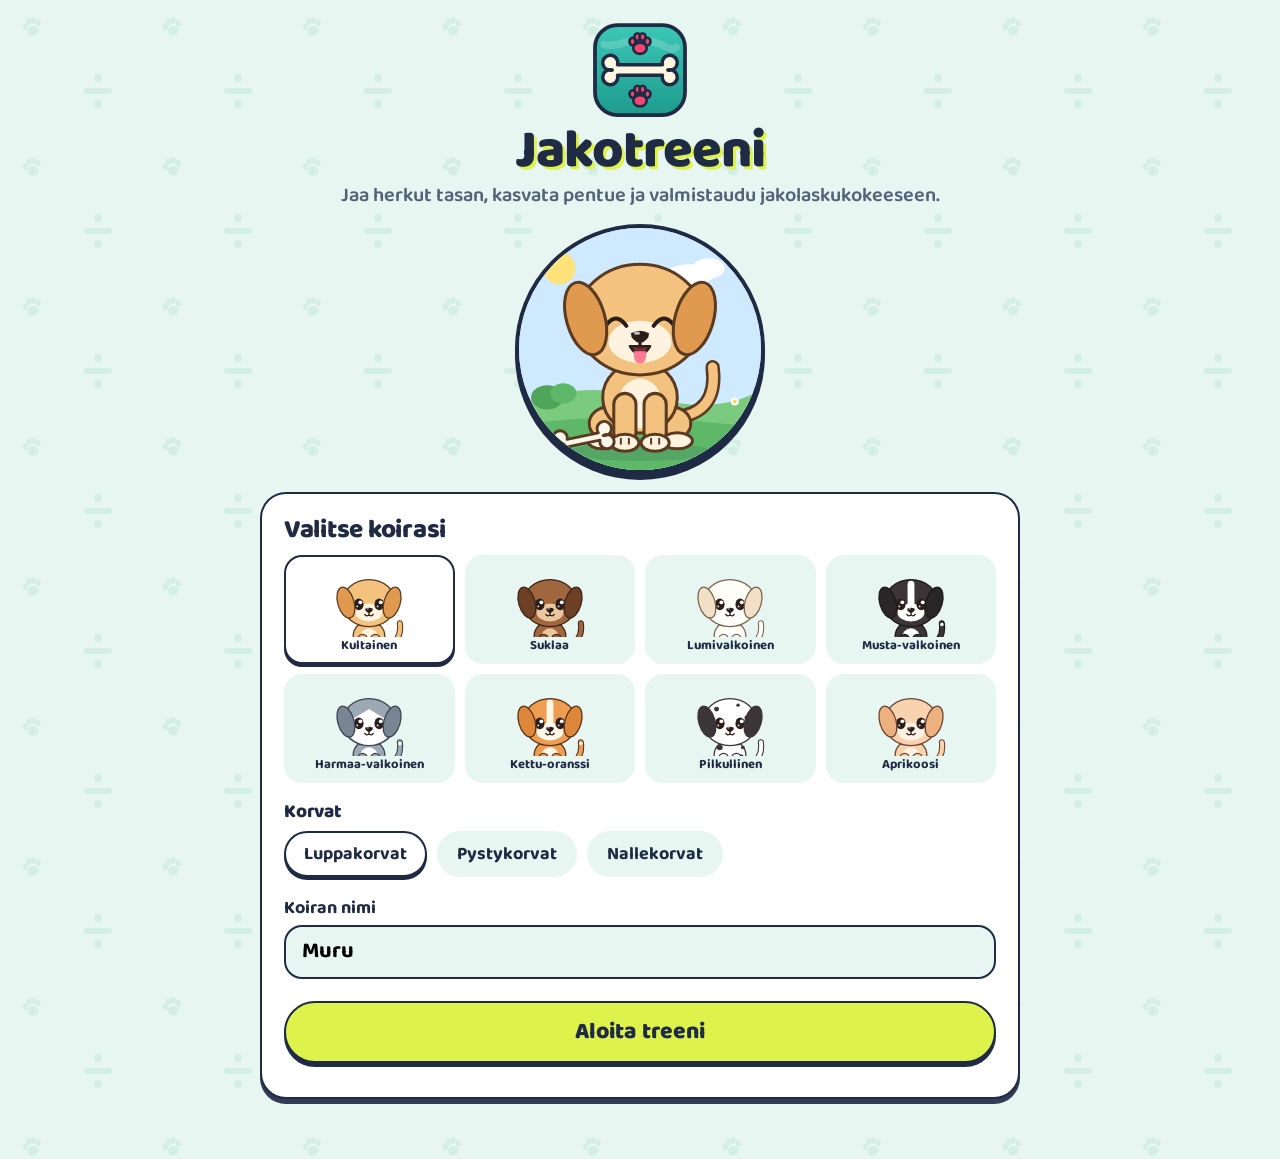
==== jako/index.html @ 9bd53ae8 "Jakotreeni: jakolaskukokeen harjoituspeli ja salasanasuojattu julkaisu - Uusi peli kansiossa jako/: " ====
<!doctype html>
<html lang="fi">
<head>
  <meta charset="utf-8">
  <meta name="viewport" content="width=device-width, initial-scale=1, viewport-fit=cover">
  <title>Jakotreeni</title>
  <meta name="description" content="Tassutreenin jakolaskuseikkailu: osittain ja lukuyksiköittäin jakaminen, jakojäännös, laskujärjestys ja sanatehtävät.">
  <meta name="theme-color" content="#2BB3A3">
  <link rel="icon" href="icon.svg" type="image/svg+xml">
  <link rel="apple-touch-icon" href="icon-180.png">
  <link rel="manifest" href="manifest.webmanifest">
  <meta name="apple-mobile-web-app-capable" content="yes">
  <meta name="apple-mobile-web-app-title" content="Jakotreeni">
  <link rel="preload" href="../fonts/baloo-2-latin-700-normal.woff2" as="font" type="font/woff2" crossorigin>
  <link rel="stylesheet" href="../css/style.css">
  <link rel="stylesheet" href="jako.css">
  <!--JT_TTS_CONFIG-->
</head>
<body class="jt-body">
  <div id="app" aria-live="polite"></div>
  <div id="overlay" class="overlay" hidden></div>
  <div id="toast" class="toast" role="status" hidden></div>
  <noscript><p class="noscript">Jakotreeni tarvitsee JavaScriptin toimiakseen.</p></noscript>
  <script src="../js/dogs.js"></script>
  <script src="../js/tips.js"></script>
  <script src="questions.js"></script>
  <script src="tts.js"></script>
  <script src="app.js"></script>
</body>
</html>
---- css/style.css ----
/* Tassutreeni – ulkoasu
   Linja: piirroskoirien ääriviivat ja tarramaiset, painettavat elementit.
   Päätoimintoväri on tennispallon keltavihreä. */

@font-face { font-family: 'Baloo 2'; font-style: normal; font-weight: 500; font-display: swap; src: url('../fonts/baloo-2-latin-500-normal.woff2') format('woff2'); }
@font-face { font-family: 'Baloo 2'; font-style: normal; font-weight: 600; font-display: swap; src: url('../fonts/baloo-2-latin-600-normal.woff2') format('woff2'); }
@font-face { font-family: 'Baloo 2'; font-style: normal; font-weight: 700; font-display: swap; src: url('../fonts/baloo-2-latin-700-normal.woff2') format('woff2'); }
@font-face { font-family: 'Baloo 2'; font-style: normal; font-weight: 800; font-display: swap; src: url('../fonts/baloo-2-latin-800-normal.woff2') format('woff2'); }

:root {
  --sky: #EAF6FF;
  --sky-2: #CFEAFF;
  --grass: #4CB86E;
  --grass-deep: #23784A;
  --ball: #DDF24A;
  --ball-deep: #C2D82B;
  --collar: #F0466F;
  --collar-soft: #FFE3EA;
  --ink: #1F2A44;
  --ink-soft: #56617A;
  --paper: #FFFFFF;
  --line: #D3E4F2;
  --ok: #24A862;
  --ok-bg: #E2F7EA;
  --warn-bg: #FFF4D6;
  --c-y: #CFE3FF;
  --c-k: #FFD6E0;
  --c-s: #FFF0B3;
  --c-t: #D3F1CC;
  --c-tt: #E8DCFF;
  --r-lg: 26px;
  --r-md: 18px;
  --r-sm: 12px;
  --stroke: 2.5px solid var(--ink);
  --lift: 0 4px 0 var(--ink);
  --font: 'Baloo 2', 'Trebuchet MS', 'Segoe UI', system-ui, sans-serif;
}

* { box-sizing: border-box; }
html { -webkit-text-size-adjust: 100%; }
body {
  margin: 0;
  min-height: 100vh;
  font-family: var(--font);
  font-size: 18px;
  line-height: 1.45;
  color: var(--ink);
  background-color: var(--sky);
  background-image: url("data:image/svg+xml,%3Csvg xmlns='http://www.w3.org/2000/svg' width='120' height='120' viewBox='0 0 120 120'%3E%3Cg fill='%23D7ECFB'%3E%3Cg transform='translate(18 20) rotate(-18) scale(.55)'%3E%3Cellipse cx='20' cy='27' rx='10' ry='8.5'/%3E%3Cellipse cx='9' cy='16' rx='4.6' ry='5.8'/%3E%3Cellipse cx='17' cy='9.5' rx='4.6' ry='6'/%3E%3Cellipse cx='26' cy='9.5' rx='4.6' ry='6'/%3E%3Cellipse cx='33' cy='16.5' rx='4.6' ry='5.8'/%3E%3C/g%3E%3Cg transform='translate(74 72) rotate(16) scale(.55)'%3E%3Cellipse cx='20' cy='27' rx='10' ry='8.5'/%3E%3Cellipse cx='9' cy='16' rx='4.6' ry='5.8'/%3E%3Cellipse cx='17' cy='9.5' rx='4.6' ry='6'/%3E%3Cellipse cx='26' cy='9.5' rx='4.6' ry='6'/%3E%3Cellipse cx='33' cy='16.5' rx='4.6' ry='5.8'/%3E%3C/g%3E%3C/g%3E%3C/svg%3E");
  padding-bottom: env(safe-area-inset-bottom);
}
button { font: inherit; color: inherit; cursor: pointer; }
button:disabled { cursor: default; }
:focus-visible { outline: 3px solid var(--collar); outline-offset: 3px; border-radius: 10px; }
h1, h2, h3 { line-height: 1.1; margin: 0 0 .4em; font-weight: 800; letter-spacing: -0.01em; }
h1 { font-size: 34px; }
h2 { font-size: 26px; }
h3 { font-size: 19px; margin-top: 1em; }
p { margin: 0 0 .7em; }
svg { display: block; }
.noscript { padding: 24px; }

#app { max-width: 760px; margin: 0 auto; padding: 12px 16px 40px; }

/* ---------- Painikkeet ---------- */
.cta {
  display: inline-flex; align-items: center; justify-content: center; gap: 8px;
  min-height: 54px; padding: 8px 26px;
  background: var(--ball); border: var(--stroke); border-radius: 999px;
  box-shadow: var(--lift); font-size: 21px; font-weight: 800;
  transition: transform .08s ease, box-shadow .08s ease;
}
.cta:active:not(:disabled) { transform: translateY(3px); box-shadow: 0 1px 0 var(--ink); }
.cta:disabled { opacity: .45; }
.cta.big { min-height: 62px; font-size: 23px; padding: 10px 34px; }
.cta.alt { background: #FFFFFF; }
.ghost {
  min-height: 48px; padding: 6px 20px; border-radius: 999px;
  background: transparent; border: 2.5px dashed var(--ink-soft); color: var(--ink);
  font-weight: 700; font-size: 18px;
}
.ghost.danger { border-color: var(--collar); color: #B3173E; }
.icon-btn {
  width: 48px; height: 48px; flex: none; display: grid; place-items: center;
  background: var(--paper); border: var(--stroke); border-radius: 50%; box-shadow: 0 3px 0 var(--ink);
}
.icon-btn svg { width: 26px; height: 26px; }
.icon-btn:active { transform: translateY(2px); box-shadow: 0 1px 0 var(--ink); }
.btn-row { display: flex; flex-wrap: wrap; gap: 12px; align-items: center; margin-top: 14px; }

.card {
  background: var(--paper); border: var(--stroke); border-radius: var(--r-lg);
  box-shadow: 0 5px 0 rgba(31, 42, 68, .9); padding: 22px; margin-bottom: 20px;
}

/* ---------- Ylätunniste: koiranmerkki ---------- */
.hud { display: flex; align-items: center; gap: 12px; margin-bottom: 16px; }
.tag {
  width: 58px; height: 58px; padding: 0; flex: none; border-radius: 50%;
  background: radial-gradient(circle at 35% 30%, #FFFFFF, #E4EDF5 70%); border: 3px solid var(--ink);
  box-shadow: 0 3px 0 var(--ink); overflow: hidden; position: relative;
}
.tag svg { width: 100%; height: 100%; }
.tag::before { content: ''; position: absolute; top: -9px; left: 50%; width: 14px; height: 14px; margin-left: -7px; border: 3px solid var(--ink); border-radius: 50%; background: var(--sky); }
.hud-name { flex: 1; min-width: 0; line-height: 1.1; }
.hud-name b { display: block; font-size: 22px; white-space: nowrap; overflow: hidden; text-overflow: ellipsis; }
.hud-name span { font-size: 15px; color: var(--ink-soft); font-weight: 600; }
.hud-bones {
  display: flex; align-items: center; gap: 6px; padding: 4px 14px 4px 10px; min-height: 44px;
  background: var(--paper); border: var(--stroke); border-radius: 999px; font-size: 20px;
}
.hud-bones.small { min-height: 40px; font-size: 18px; }
.ico-bone { width: 34px; height: 17px; flex: none; }

/* ---------- Adoptio ---------- */
.adopt-hero { text-align: center; padding-top: 10px; }
.logo {
  font-size: 54px; letter-spacing: -0.02em; margin: 0; color: var(--ink);
  text-shadow: 3px 3px 0 var(--ball);
}
.tagline { font-size: 20px; color: var(--ink-soft); font-weight: 600; }
.adopt-preview { width: 250px; height: 250px; margin: 6px auto 18px; border-radius: 50%; overflow: hidden; border: 4px solid var(--ink); box-shadow: 0 6px 0 var(--ink); background: var(--sky-2); }
.adopt-preview svg { width: 100%; height: 100%; }
.swatches { display: grid; grid-template-columns: repeat(4, minmax(0, 1fr)); gap: 10px; }
.swatch {
  min-width: 0; display: flex; flex-direction: column; align-items: center; gap: 2px; padding: 8px 4px;
  background: var(--sky); border: 2.5px solid transparent; border-radius: var(--r-md);
  font-size: 13px; font-weight: 700; line-height: 1.15; text-align: center; hyphens: manual;
}
.swatch svg { width: 72px; max-width: 100%; height: auto; aspect-ratio: 1; }
.swatch.on { background: #FFFFFF; border-color: var(--ink); box-shadow: 0 3px 0 var(--ink); }
.swatches.small { grid-template-columns: repeat(8, 1fr); gap: 6px; }
.swatch.small { padding: 4px; }
.swatch.small svg { width: 100%; height: auto; }
.pills { display: flex; flex-wrap: wrap; gap: 10px; }
.pill { min-height: 46px; padding: 6px 18px; border-radius: 999px; background: var(--sky); border: 2.5px solid transparent; font-weight: 700; }
.pill.on { background: #FFFFFF; border-color: var(--ink); box-shadow: 0 3px 0 var(--ink); }
.namefield { display: block; margin: 18px 0; }
.namefield span { display: block; font-weight: 700; margin-bottom: 4px; }
.namefield input {
  width: 100%; min-height: 54px; padding: 8px 16px; font: inherit; font-size: 22px; font-weight: 700;
  border: var(--stroke); border-radius: var(--r-md); background: var(--sky);
}
.adopt-card .cta { width: 100%; }

/* ---------- Koti ---------- */
.hero {
  display: grid; grid-template-columns: minmax(0, 1.15fr) minmax(0, 1fr); gap: 18px; align-items: center;
  background: var(--paper); border: var(--stroke); border-radius: var(--r-lg); box-shadow: 0 5px 0 var(--ink);
  padding: 14px; margin-bottom: 18px;
}
.hero-scene { position: relative; border-radius: 20px; overflow: hidden; border: var(--stroke); aspect-ratio: 1; }
.hero-scene svg { width: 100%; height: 100%; }
.bubble {
  position: absolute; left: 10px; top: 10px; right: 34%; margin: 0;
  background: #FFFFFF; border: var(--stroke); border-radius: 18px 18px 18px 4px;
  padding: 8px 12px; font-size: 15px; line-height: 1.25; font-weight: 600;
}
.hero-info h1 { font-size: 40px; margin-bottom: 0; overflow-wrap: anywhere; }
.stage-line { font-size: 20px; font-weight: 700; color: var(--grass-deep); }
.meter { height: 20px; border: var(--stroke); border-radius: 999px; background: var(--sky); overflow: hidden; }
.meter span { display: block; height: 100%; background: repeating-linear-gradient(-45deg, var(--grass), var(--grass) 10px, #5FC77F 10px, #5FC77F 20px); border-right: 2.5px solid var(--ink); }
.meter span[style="width:0%"] { border-right: 0; }
.meter-label { font-size: 15px; color: var(--ink-soft); margin-top: 6px; font-weight: 600; }

.tiles { display: grid; grid-template-columns: repeat(4, 1fr); gap: 12px; margin-bottom: 26px; }
.tile {
  display: flex; flex-direction: column; align-items: flex-start; gap: 2px; text-align: left;
  padding: 12px; background: var(--paper); border: var(--stroke); border-radius: var(--r-md); box-shadow: 0 4px 0 var(--ink);
}
.tile:active { transform: translateY(3px); box-shadow: 0 1px 0 var(--ink); }
.tile-ico svg { width: 44px; height: 44px; margin-bottom: 4px; }
.tile b { font-size: 18px; line-height: 1.1; }
.tile > span:last-child { font-size: 14px; line-height: 1.2; color: var(--ink-soft); font-weight: 600; }

.path-wrap h2 { margin-bottom: 4px; }
.path-wrap .sub { color: var(--ink-soft); font-weight: 600; max-width: 60ch; }
.path { position: relative; margin-top: 8px; }
.trail { position: absolute; inset: 0; width: 100%; height: 100%; }
.trail path { fill: none; stroke: #B8DDB1; stroke-width: 26; stroke-linecap: round; }
.station {
  position: absolute; width: 84px; height: 84px; margin: -42px 0 0 -42px; padding: 10px;
  background: #FFFFFF; border: 3px solid var(--ink); border-radius: 50%; box-shadow: 0 5px 0 var(--ink);
  transition: transform .1s ease;
}
.station:active { transform: translateY(3px); box-shadow: 0 2px 0 var(--ink); }
.station .obstacle { width: 100%; height: 100%; }
.station.tier-1 { background: #FCE5D3; }
.station.tier-2 { background: #EEF2F7; }
.station.tier-3 { background: #FFF2B8; }
.st-rosette { position: absolute; right: -14px; top: -16px; }
.ico-rosette { width: 34px; height: 40px; }
.st-next { position: absolute; left: -16px; top: -12px; width: 34px; height: 34px; padding: 4px; background: #FFFFFF; border: 2.5px solid var(--ink); border-radius: 50%; }
.st-next svg { width: 100%; height: 100%; }
.is-next { animation: nudge 1.6s ease-in-out infinite; }
@keyframes nudge { 0%, 100% { transform: translateY(0); } 50% { transform: translateY(-6px); } }
.st-label {
  position: absolute; transform: translateY(-50%); max-width: 42%;
  background: #FFFFFF; border: 2px solid var(--ink); border-radius: 14px; padding: 6px 12px; line-height: 1.15;
}
.st-label.to-left { text-align: right; }
.st-label b { display: block; font-size: 18px; }
.st-label span { display: block; font-size: 14px; color: var(--ink-soft); font-weight: 600; }
.st-stars { display: flex; gap: 2px; margin-top: 3px; }
.st-label.to-left .st-stars { justify-content: flex-end; }
.ico-star { width: 16px; height: 16px; }

/* ---------- Tehtävänäkymä ---------- */
.qhead { display: flex; align-items: center; gap: 12px; margin-bottom: 8px; }
.qtitle { flex: 1; min-width: 0; line-height: 1.1; }
.qtitle b { display: block; font-size: 24px; }
.qtitle span { font-size: 15px; color: var(--ink-soft); font-weight: 600; }
.paws { display: flex; flex-wrap: wrap; gap: 4px; margin: 4px 0 12px; }
.paw { width: 30px; height: 30px; color: #C9D7E6; display: block; }
.paw svg { width: 100%; height: 100%; }
.paw.p-now { color: var(--ink); }
.paw.p-first { color: var(--ok); }
.paw.p-retry { color: #F2B21B; }
.paw.p-miss { color: var(--collar); }
.screen-level .paws { gap: 3px; }

.qmain.has-pad { display: grid; gap: 16px; }
.qcard {
  position: relative; background: var(--paper); border: var(--stroke); border-radius: var(--r-lg);
  box-shadow: 0 5px 0 var(--ink); padding: 18px 18px 20px;
}
.q-dog {
  position: absolute; right: 12px; top: -26px; width: 72px; height: 72px; border-radius: 50%;
  background: var(--sky-2); border: 3px solid var(--ink); overflow: hidden;
}
.q-dog svg { width: 100%; height: 100%; }
.stepinfo { display: inline-block; font-size: 14px; font-weight: 700; background: var(--sky); border-radius: 999px; padding: 1px 10px; margin-bottom: 6px; }
.lead { font-size: 20px; font-weight: 600; padding-right: 70px; line-height: 1.3; }
.big { font-size: 44px; font-weight: 800; line-height: 1.1; margin: 4px 0 12px; font-variant-numeric: tabular-nums; overflow-wrap: anywhere; }
.big .words { display: block; font-size: 26px; line-height: 1.25; }
.big.is-text { font-size: 25px; line-height: 1.25; margin-top: 8px; }
.big .blank { display: inline-block; min-width: 1.4em; text-align: center; border-bottom: 4px solid var(--collar); color: var(--collar); }
.cmp { display: inline-flex; flex-wrap: wrap; align-items: center; gap: 12px; }
.cmp-box { display: inline-grid; place-items: center; width: 1.2em; height: 1.2em; border: 3px dashed var(--ink-soft); border-radius: 12px; color: var(--ink-soft); font-size: .8em; }
.qhtml { margin: 4px 0 12px; }
.story { font-size: 21px; line-height: 1.4; background: var(--sky); border-radius: var(--r-md); padding: 12px 16px; }
.story.small { font-size: 17px; color: var(--ink-soft); }
.expr { font-size: 28px; font-weight: 800; }

.chips { display: flex; flex-wrap: wrap; align-items: center; gap: 8px; }
.chip { padding: 6px 14px; border: 2.5px solid var(--ink); border-radius: 12px; font-size: 22px; font-weight: 700; }
.chip-plus { font-size: 24px; font-weight: 800; }
.c-t { background: var(--c-t); } .c-s { background: var(--c-s); } .c-k { background: var(--c-k); } .c-y { background: var(--c-y); }

table.tsky, table.seq-table { border-collapse: separate; border-spacing: 4px; margin: 8px 0; }
table.tsky th, table.tsky td { width: 44px; height: 40px; text-align: center; border: 2px solid var(--ink); border-radius: 8px; font-size: 22px; font-weight: 800; }
table.seq-table td { min-width: 52px; height: 42px; text-align: center; border: 2px solid var(--ink); border-radius: 8px; font-size: 20px; font-weight: 700; padding: 0 6px; background: #E9F7EC; }
table.seq-table tr:nth-child(2) td { background: #FFF4D6; }
table.seq-table tr:nth-child(3) td { background: #E8F1FF; }
table.seq-table td.q { background: #FFFFFF; border-style: dashed; color: var(--collar); font-weight: 800; }

.code { display: flex; flex-wrap: wrap; gap: 6px; margin-bottom: 10px; }
.code b { min-width: 44px; padding: 6px 8px; text-align: center; border: 2.5px solid var(--ink); border-radius: 10px; background: var(--c-s); font-size: 24px; }
.abc { display: grid; grid-template-columns: repeat(auto-fill, minmax(38px, 1fr)); gap: 4px; font-size: 13px; }
.abc span { display: flex; flex-direction: column; align-items: center; padding: 2px 0; border-radius: 8px; background: var(--sky); font-weight: 600; color: var(--ink-soft); }
.abc b { font-size: 17px; color: var(--ink); }

.clues { margin: 0; padding-left: 22px; font-size: 20px; }
.clues li { margin: 4px 0; }
.bags { display: grid; grid-template-columns: repeat(3, 1fr); gap: 10px; }
.bag { display: flex; flex-wrap: wrap; gap: 6px; padding: 26px 10px 12px; background: #FF9F59; border: var(--stroke); border-radius: 22px 22px 18px 18px; position: relative; justify-content: center; }
.bag-name { position: absolute; top: 2px; left: 0; right: 0; text-align: center; font-size: 14px; font-weight: 700; }
.coin { width: 50px; height: 50px; display: grid; place-items: center; border-radius: 50%; background: #FFFFFF; border: 2px solid var(--ink); font-size: 16px; font-weight: 800; }
.rows-svg { width: 100%; max-width: 320px; margin-top: 8px; }
.lines-svg { width: 100%; max-width: 420px; margin: 0 auto; }

/* Monivalinnat */
.opts { display: grid; gap: 12px; }
.opts.layout-list { grid-template-columns: 1fr; }
.opts.layout-grid { grid-template-columns: repeat(2, 1fr); }
.opts.layout-symbols { grid-template-columns: repeat(3, 96px); justify-content: center; }
.opts.layout-signs { grid-template-columns: repeat(auto-fit, minmax(150px, 1fr)); }
.opt {
  position: relative; min-height: 58px; padding: 10px 16px; text-align: left;
  background: #FFFFFF; border: var(--stroke); border-radius: var(--r-md); box-shadow: 0 4px 0 var(--ink);
  font-size: 21px; font-weight: 700; line-height: 1.2;
}
.opt:active:not(:disabled) { transform: translateY(3px); box-shadow: 0 1px 0 var(--ink); }
.layout-symbols .opt { height: 96px; text-align: center; font-size: 46px; border-radius: 50%; padding: 0; }
.layout-signs .opt { text-align: center; padding: 30px 12px 14px; background: #F7D9A8; border-radius: 14px; font-size: 24px; }
.layout-signs .opt::before { content: ''; position: absolute; left: 50%; top: -14px; width: 10px; height: 18px; margin-left: -5px; background: #A86B3C; border: 2px solid var(--ink); border-radius: 3px; }
.layout-signs .opt::after { content: ''; position: absolute; left: 12px; right: 12px; top: 10px; height: 0; border-top: 3px dotted #A86B3C; }
.opt.good { background: var(--ok-bg); border-color: var(--ok); box-shadow: 0 4px 0 var(--ok); }
.opt.bad { background: var(--collar-soft); border-color: var(--collar); box-shadow: none; transform: translateY(3px); opacity: .7; text-decoration: line-through; text-decoration-thickness: 2px; }
.opt.reveal { background: var(--ok-bg); border-color: var(--ok); box-shadow: 0 0 0 4px rgba(36, 168, 98, .25); }
.layout-symbols .opt.bad { text-decoration: none; }

/* Vastauskentät */
.numrow { display: flex; align-items: center; gap: 10px; }
.field {
  display: inline-flex; align-items: center; justify-content: center; vertical-align: middle;
  min-width: 70px; height: 52px; padding: 0 10px; margin: 2px;
  background: var(--sky); border: 2.5px dashed var(--ink-soft); border-radius: 12px;
  font-size: 28px; font-weight: 800; font-variant-numeric: tabular-nums; cursor: pointer;
}
.field.big-field { min-width: 170px; height: 70px; font-size: 40px; }
.field.active { background: #FFFFFF; border: 3px solid var(--ink); box-shadow: 0 0 0 4px var(--ball); }
.field.active:empty::after { content: ''; width: 3px; height: 1.1em; background: var(--ink); animation: caret 1s steps(1) infinite; }
@keyframes caret { 50% { opacity: 0; } }
.field.good { border: 3px solid var(--ok); background: var(--ok-bg); }
.field.bad { border: 3px solid var(--collar); background: var(--collar-soft); }
.unit { font-size: 28px; font-weight: 800; }
.fill { font-size: 24px; font-weight: 700; line-height: 2.1; }
.fill-txt { white-space: normal; }

/* Allekkain-ruudukko (värit kuten kirjassa: T vihreä, S keltainen, K punainen, Y sininen) */
.vgrid {
  --cs: min(54px, calc((100vw - 90px) / var(--cols)));
  display: grid; grid-template-columns: repeat(var(--cols), var(--cs)); width: max-content; margin: 6px auto 4px;
  font-variant-numeric: tabular-nums;
}
.g-cell { height: var(--cs); display: grid; place-items: center; font-size: calc(var(--cs) * .62); font-weight: 800; border-right: 1.5px solid rgba(31, 42, 68, .18); border-bottom: 1.5px solid rgba(31, 42, 68, .18); }
.g-sign { background: transparent; border-right: 0; font-size: calc(var(--cs) * .66); }
.g-head { height: calc(var(--cs) * .62); font-size: calc(var(--cs) * .4); border: 0; }
.g-head.p0 { color: #2F6FD6; } .g-head.p1 { color: #D9365F; } .g-head.p2 { color: #B98A00; } .g-head.p3 { color: #2E8B3E; } .g-head.p4 { color: #7B55D6; }
.g-headrow { height: calc(var(--cs) * .62); }
.p0 { background: var(--c-y); } .p1 { background: var(--c-k); } .p2 { background: var(--c-s); } .p3 { background: var(--c-t); } .p4 { background: var(--c-tt); }
.g-head.p0, .g-head.p1, .g-head.p2, .g-head.p3, .g-head.p4 { background: transparent; }
.g-carry { height: calc(var(--cs) * .62); font-size: calc(var(--cs) * .36); color: var(--collar); cursor: pointer; border-bottom-style: dashed; }
.g-carrylbl { height: calc(var(--cs) * .62); font-size: 11px; font-weight: 700; color: var(--ink-soft); }
.g-carrylbl span { transform: rotate(-90deg); display: block; }
.line-below { border-bottom: 3.5px solid var(--ink) !important; }
.g-in { cursor: pointer; position: relative; }
.g-in.active { box-shadow: inset 0 0 0 3px var(--ink); background-color: #FFFFFF; }
.g-in.active:empty::after { content: ''; width: 3px; height: 55%; background: var(--ink); animation: caret 1s steps(1) infinite; }
.g-carry.active { box-shadow: inset 0 0 0 2.5px var(--collar); background-color: #FFFFFF; }
.g-in.fixed { color: var(--ink-soft); cursor: default; }
.g-in.row-good { color: var(--ok); }
.g-in.row-bad { color: #C21E4A; background-image: repeating-linear-gradient(45deg, rgba(240, 70, 111, .12) 0 6px, transparent 6px 12px); }
.g-shown { color: var(--ink); }
.g-sol { color: var(--ok); }
.shown { margin-bottom: 12px; }
.ghost + .scratch, .scratch { margin-top: 12px; padding: 10px; border: 2.5px dashed var(--line); border-radius: var(--r-md); }
.widget > .ghost { margin-top: 14px; }
.scratch-note { font-size: 14px; color: var(--ink-soft); margin: 0 0 4px; text-align: center; }

/* Numeronäppäimistö */
.pad-area { display: flex; flex-direction: column; align-items: center; gap: 14px; }
.pad-area.locked { opacity: .4; pointer-events: none; }
.numpad { display: grid; grid-template-columns: repeat(3, 76px); gap: 10px; }
.key {
  height: 62px; background: #FFFFFF; border: var(--stroke); border-radius: 16px; box-shadow: 0 4px 0 var(--ink);
  font-size: 30px; font-weight: 800; display: grid; place-items: center;
}
.key:active { transform: translateY(3px); box-shadow: 0 1px 0 var(--ink); }
.key-fn { background: var(--sky); }
.key svg { width: 30px; height: 30px; }
.check { min-width: 248px; }

/* Palaute */
.feedback { margin-top: 16px; padding: 14px 16px; border-radius: var(--r-md); border: var(--stroke); font-size: 19px; }
.feedback.good { background: var(--ok-bg); border-color: var(--ok); }
.feedback.hint { background: var(--warn-bg); }
.feedback.solution { background: #F1F6FB; }
.hint-txt { margin-top: 6px; font-weight: 500; }
.answer { margin: 10px 0; font-size: 21px; }
.solgrid { margin-top: 8px; }

/* ---------- Palkintokortti ---------- */
.overlay {
  position: fixed; inset: 0; z-index: 40; display: grid; place-items: center; padding: 16px;
  background: rgba(31, 42, 68, .55); overflow-y: auto;
}
.overlay[hidden] { display: none; }
.reward, .settings {
  position: relative; width: min(460px, 100%); background: #FFFFFF; border: 3px solid var(--ink);
  border-radius: 30px; box-shadow: 0 8px 0 var(--ink); padding: 22px 22px 24px; text-align: center;
  animation: pop .35s cubic-bezier(.2, 1.5, .4, 1);
}
.settings { text-align: left; width: min(560px, 100%); }
@keyframes pop { from { transform: scale(.7); opacity: 0; } to { transform: scale(1); opacity: 1; } }
.reward-pic {
  position: relative; width: 230px; height: 230px; margin: -6px auto 6px; border-radius: 50%; overflow: hidden;
  background: radial-gradient(circle at 50% 45%, #FFF6C9 0 45%, #FFE27A 46% 70%, #FFD23F 71%); border: 3px solid var(--ink);
}
.reward-pic svg { width: 100%; height: 100%; }
.reward-pic .photo { width: 100%; height: 100%; object-fit: cover; display: block; }
.credit { position: absolute; left: 0; right: 0; bottom: 8px; font-size: 11px; color: #FFFFFF; text-shadow: 0 1px 2px #000; }
.reward h2 { font-size: 36px; margin: 6px 0 2px; }
.reward-sub { color: var(--ink-soft); font-weight: 600; margin: 0 0 4px; }
.reward-bones { display: inline-flex; align-items: center; gap: 6px; font-size: 22px; font-weight: 800; margin: 2px 0 10px; }
.tip { text-align: left; border: var(--stroke); border-radius: var(--r-md); padding: 12px 14px 10px; margin: 6px 0 18px; }
.tip p { margin: 4px 0 0; font-size: 18px; line-height: 1.4; }
.tip-cat { display: inline-flex; align-items: center; gap: 6px; font-weight: 800; font-size: 16px; }
.ico-cat { width: 26px; height: 26px; }
.tip-hoito { background: #E6F5FF; }
.tip-kasvatus { background: #FFF6D8; }
.tip-leikki { background: #EAF8DE; }
.burst { position: absolute; left: 50%; top: 130px; width: 0; height: 0; pointer-events: none; }
.burst i { position: absolute; left: -12px; top: -12px; width: 24px; height: 24px; animation: fly var(--t) ease-out forwards; }
.ico-burst { width: 24px; height: 24px; }
@keyframes fly {
  0% { transform: rotate(var(--a)) translateY(0) scale(.4); opacity: 1; }
  100% { transform: rotate(var(--a)) translateY(calc(var(--d) * -1)) scale(1); opacity: 0; }
}

/* ---------- Tason loppu ja näyttely ---------- */
.done-card { text-align: center; }
.done-dog { position: relative; width: 240px; height: 240px; margin: 0 auto 10px; border-radius: 26px; overflow: hidden; border: var(--stroke); }
.done-dog > svg { width: 100%; height: 100%; }
.done-rosette { position: absolute; right: 8px; top: 8px; }
.done-rosette svg { filter: drop-shadow(0 2px 0 rgba(31, 42, 68, .35)); }
.ico-rosette-big { width: 70px; height: 82px; }
.stars-row { display: flex; justify-content: center; gap: 8px; margin: 8px 0; }
.ico-star-big { width: 46px; height: 46px; }
.done-stats { font-size: 20px; }
.done-bones { display: inline-flex; align-items: center; gap: 6px; font-size: 20px; font-weight: 700; }
.done-tip { color: var(--ink-soft); font-size: 16px; }
.grew { background: var(--ok-bg); border: 2.5px solid var(--ok); border-radius: var(--r-md); padding: 10px 14px; font-weight: 700; font-size: 19px; }
.done-card .btn-row, .verdict .btn-row { justify-content: center; }

.show-intro { text-align: center; }
.show-dog { width: 220px; height: 220px; margin: 0 auto; }
.show-dog svg { width: 100%; height: 100%; }
.rules { text-align: left; max-width: 520px; margin: 0 auto 16px; padding-left: 22px; }
.rules li { margin: 4px 0; }
.best { font-size: 19px; }
.verdict { text-align: center; }
.verdict-top { display: flex; align-items: center; justify-content: center; gap: 14px; }
.verdict-code { font-size: 64px; font-weight: 800; line-height: 1; margin: 0; }
.verdict-name { font-size: 20px; font-weight: 700; margin: 0; color: var(--ink-soft); text-align: left; }
.verdict-score { font-size: 24px; margin-top: 10px; }
.verdict-score b { font-size: 40px; }
.judge { font-size: 19px; max-width: 52ch; margin: 0 auto 8px; }
.practice-list { display: grid; gap: 10px; }
.practice {
  display: flex; align-items: center; gap: 12px; text-align: left; padding: 10px 14px;
  background: var(--sky); border: var(--stroke); border-radius: var(--r-md); box-shadow: 0 3px 0 var(--ink);
}
.practice .obstacle { width: 46px; height: 46px; flex: none; }
.practice span { flex: 1; line-height: 1.2; font-size: 16px; }
.practice b { display: block; font-size: 19px; }
.practice i { font-style: normal; font-weight: 700; color: #B3173E; white-space: nowrap; }

/* ---------- Kauppa ---------- */
.shop-hero { display: grid; grid-template-columns: 180px 1fr; gap: 18px; align-items: center; margin-bottom: 18px; }
.shop-dog { width: 180px; height: 180px; border-radius: 24px; overflow: hidden; border: var(--stroke); box-shadow: 0 4px 0 var(--ink); }
.shop-dog svg { width: 100%; height: 100%; }
.wallet { display: inline-flex; align-items: center; gap: 6px; font-size: 20px; font-weight: 700; background: #FFFFFF; border: var(--stroke); border-radius: 999px; padding: 4px 14px; }
.items { display: grid; grid-template-columns: repeat(auto-fill, minmax(120px, 1fr)); gap: 12px; }
.item { display: flex; flex-direction: column; align-items: center; gap: 6px; padding: 10px 8px 12px; border-radius: var(--r-md); background: var(--sky); border: 2.5px solid transparent; text-align: center; }
.item.worn { border-color: var(--ok); background: var(--ok-bg); }
.item-pic { width: 96px; height: 96px; border-radius: 50%; overflow: hidden; background: #FFFFFF; border: 2px solid var(--ink); }
.item-pic svg { width: 100%; height: 100%; }
.item b { font-size: 16px; line-height: 1.15; }
.mini { min-height: 40px; padding: 2px 14px; border-radius: 999px; background: #FFFFFF; border: var(--stroke); font-weight: 800; font-size: 16px; display: inline-flex; align-items: center; gap: 4px; box-shadow: 0 3px 0 var(--ink); }
.mini.buy { background: var(--ball); }
.mini.on { background: var(--ok-bg); }
.mini:disabled { opacity: .5; box-shadow: none; }
.mini .ico-bone { width: 26px; height: 13px; }

/* ---------- Leikkipuisto ---------- */
.game-card {
  display: flex; gap: 16px; align-items: center; width: 100%; text-align: left; margin-bottom: 16px;
  padding: 16px; background: #FFFFFF; border: var(--stroke); border-radius: var(--r-lg); box-shadow: 0 5px 0 var(--ink);
}
.game-card span { font-size: 17px; line-height: 1.35; color: var(--ink-soft); font-weight: 600; }
.game-card b { display: block; font-size: 24px; color: var(--ink); }
.ico-die { width: 64px; height: 64px; flex: none; }
.ico-die.big { width: 78px; height: 78px; }
.game-head { display: flex; align-items: center; gap: 12px; margin-bottom: 8px; }
.game-head h1 { margin: 0; font-size: 28px; }
.board { margin: 10px 0; }
.board-who { font-weight: 800; margin: 0 0 4px; }
.train { display: flex; flex-wrap: wrap; align-items: center; gap: 6px; }
.wagon { display: inline-flex; align-items: center; gap: 4px; padding: 6px 8px; background: #FFD9B8; border: var(--stroke); border-radius: 12px; font-weight: 800; font-size: 20px; }
.wagon.fixed { background: #E8F1FF; }
.wagon.result { background: var(--ball); min-width: 70px; justify-content: center; }
.op { font-size: 24px; font-weight: 800; }
.dslot { width: 44px; height: 48px; display: inline-grid; place-items: center; background: #FFFFFF; border: 2px solid var(--ink); border-radius: 10px; font-size: 26px; font-weight: 800; padding: 0; }
.dslot.empty { background: #FFF7EC; border-style: dashed; }
button.dslot.empty:not(:disabled) { background: var(--ball); border-style: solid; box-shadow: 0 3px 0 var(--ink); }
.train.sata .wagon { font-size: 17px; padding: 4px 6px; }
.train.sata .dslot { width: 36px; height: 40px; font-size: 22px; }
.dice-row { display: flex; align-items: center; gap: 16px; margin: 14px 0; min-height: 80px; }
.die-empty { width: 78px; height: 78px; border: 3px dashed var(--line); border-radius: 16px; flex: none; }
.game-msg { margin: 0; font-size: 18px; }

/* ---------- Edistyminen ---------- */
.prog-list { display: grid; gap: 8px; padding: 14px; }
.prog-row { display: grid; grid-template-columns: 40px 1fr minmax(80px, 140px); gap: 12px; align-items: center; text-align: left; padding: 8px 10px; background: var(--sky); border: 0; border-radius: 14px; }
.prog-name { line-height: 1.2; }
.prog-name b { display: block; font-size: 17px; }
.prog-name i { font-style: normal; font-size: 14px; color: var(--ink-soft); font-weight: 600; }
.prog-bar { height: 16px; border: 2px solid var(--ink); border-radius: 999px; background: #FFFFFF; overflow: hidden; }
.prog-bar span { display: block; height: 100%; }
.prog-bar .hi { background: var(--ok); } .prog-bar .mid { background: #F2B21B; } .prog-bar .lo { background: var(--collar); }
.weak { background: var(--warn-bg); border-radius: var(--r-md); padding: 10px 14px; font-weight: 600; }

/* ---------- Asetukset ---------- */
.switch { display: flex; align-items: flex-start; gap: 12px; margin: 14px 0; font-weight: 600; cursor: pointer; }
.switch input { width: 26px; height: 26px; flex: none; accent-color: var(--grass-deep); margin-top: 2px; }

/* ---------- Ilmoitus ---------- */
.toast {
  position: fixed; left: 50%; bottom: 24px; transform: translateX(-50%); z-index: 50;
  background: var(--ink); color: #FFFFFF; padding: 10px 20px; border-radius: 999px; font-weight: 700; font-size: 17px;
  max-width: calc(100% - 32px); text-align: center;
}
.toast[hidden] { display: none; }

/* ---------- Koiran animaatiot ---------- */
.dog-anim .tail { animation: wag .45s ease-in-out infinite alternate; }
.dog-anim .eye { animation: blink 4.6s infinite; transform-box: fill-box; transform-origin: center; }
.dog-anim .float { animation: float 2.4s ease-in-out infinite; }
@keyframes wag { from { transform: rotate(-12deg); } to { transform: rotate(14deg); } }
@keyframes blink { 0%, 94%, 100% { transform: scaleY(1); } 96% { transform: scaleY(.1); } }
@keyframes float { 0%, 100% { transform: translateY(0); } 50% { transform: translateY(-8px); } }
.reward .dog-anim .head { animation: tilt 1.4s ease-in-out infinite; transform-origin: 120px 140px; }
@keyframes tilt { 0%, 100% { transform: rotate(0); } 50% { transform: rotate(-6deg); } }

/* ---------- Leveämmät näytöt ---------- */
@media (min-width: 820px) {
  .qmain.has-pad { grid-template-columns: minmax(0, 1fr) 260px; align-items: start; }
  .pad-area { position: sticky; top: 16px; }
  .numpad { grid-template-columns: repeat(3, 72px); }
  .check { min-width: 0; width: 236px; }
  #app { max-width: 1000px; }
  .home, .complete, .shop, .park, .show, .progress, .adopt { max-width: 760px; margin: 0 auto; }
}

/* ---------- Kapeat puhelimet ---------- */
@media (max-width: 560px) {
  body { font-size: 17px; }
  #app { padding: 10px 12px 32px; }
  h1 { font-size: 28px; }
  .hero { grid-template-columns: 1fr; }
  .hero-info h1 { font-size: 32px; }
  .tiles { grid-template-columns: repeat(2, 1fr); }
  .swatches { grid-template-columns: repeat(4, 1fr); }
  .swatch svg { width: 60px; height: 60px; }
  .swatches.small { grid-template-columns: repeat(4, 1fr); }
  .logo { font-size: 44px; }
  .adopt-preview { width: 210px; height: 210px; }
  .big { font-size: 36px; }
  .lead { font-size: 18px; }
  .story { font-size: 19px; }
  .st-label { max-width: 40%; padding: 4px 8px; }
  .st-label b { font-size: 16px; }
  .st-label span { font-size: 12.5px; }
  .station { width: 72px; height: 72px; margin: -36px 0 0 -36px; padding: 8px; }
  .shop-hero { grid-template-columns: 120px 1fr; }
  .shop-dog { width: 120px; height: 120px; }
  .numpad { grid-template-columns: repeat(3, 1fr); width: 100%; max-width: 330px; }
  .check { width: 100%; max-width: 330px; }
  .bags { grid-template-columns: 1fr; }
  .opts.layout-symbols { grid-template-columns: repeat(3, 84px); }
  .layout-symbols .opt { height: 84px; }
  .reward-pic { width: 190px; height: 190px; }
  .reward h2 { font-size: 30px; }
  .prog-row { grid-template-columns: 34px 1fr 70px; }
}

@media (prefers-reduced-motion: reduce) {
  *, *::before, *::after { animation: none !important; transition: none !important; }
}
---- jako/jako.css ----
/* Jakotreeni – lisätyylit Tassutreenin pohjan päälle.
   Oma tunnusväri: turkoosi (vesi, akvaario, raikas) + tutut keltavihreä ja koralli. */

.jt-body {
  --sky: #E7F6F1;
  --sky-2: #CDEDE3;
  --teal: #2BB3A3;
  --teal-deep: #1E7F74;
  --teal-soft: #D5F3EC;
  background-color: var(--sky);
  background-image: url("data:image/svg+xml,%3Csvg xmlns='http://www.w3.org/2000/svg' width='140' height='140' viewBox='0 0 140 140'%3E%3Cg fill='%23D3EEE5'%3E%3Cg transform='translate(18 20) rotate(-18) scale(.55)'%3E%3Cellipse cx='20' cy='27' rx='10' ry='8.5'/%3E%3Cellipse cx='9' cy='16' rx='4.6' ry='5.8'/%3E%3Cellipse cx='17' cy='9.5' rx='4.6' ry='6'/%3E%3Cellipse cx='26' cy='9.5' rx='4.6' ry='6'/%3E%3Cellipse cx='33' cy='16.5' rx='4.6' ry='5.8'/%3E%3C/g%3E%3Crect x='84' y='88' width='28' height='6' rx='3'/%3E%3Ccircle cx='98' cy='78' r='4'/%3E%3Ccircle cx='98' cy='104' r='4'/%3E%3C/g%3E%3C/svg%3E");
}

/* ---------- Koti ---------- */
.jt-logo { display: block; margin: 0 auto 4px; width: 96px; height: 96px; }
.back-all { display: inline-flex; align-items: center; gap: 4px; margin: -4px 0 10px; color: var(--ink); font-weight: 700; text-decoration: none; font-size: 16px; }
.back-all svg { width: 18px; height: 18px; }
.hero-kicker { margin: 0; font-weight: 800; color: var(--teal-deep); font-size: 17px; }
.jt .station.tier-0 { background: #FFFFFF; }
.jt .trail path { stroke: #B4E5D8; }
.jt .meter span { background: repeating-linear-gradient(-45deg, var(--teal), var(--teal) 10px, #49CDBB 10px, #49CDBB 20px); }

/* ---------- Murtoviiva ---------- */
.frac { display: inline-flex; flex-direction: column; align-items: center; vertical-align: middle; line-height: 1.05; margin: 0 3px; font-variant-numeric: tabular-nums; }
.frac > span:first-child { padding: 0 6px 3px; border-bottom: 3px solid currentColor; }
.frac > span:last-child { padding: 3px 6px 0; }
.big .frac { font-size: .9em; }
.ffrac > span:first-child { padding: 0 2px 4px; }
.ffrac .field { min-width: 62px; height: 46px; font-size: 25px; margin: 0; }
.fill { line-height: 1.9; }
.fill .frac { font-size: 24px; }
.fill-txt { font-size: 24px; font-weight: 700; }
.field.optional { border-style: dotted; background: #F6FBFA; }
.code-letter { display: inline-block; min-width: 1.6em; color: var(--ink-soft); font-size: 18px; }

/* ---------- Työkalut: selitys ja kertotaulu ---------- */
.tools { display: flex; flex-wrap: wrap; gap: 10px; margin-top: 16px; }
.tool {
  display: inline-flex; align-items: center; gap: 8px; min-height: 48px; padding: 6px 16px 6px 12px;
  background: var(--teal-soft); border: 2.5px solid var(--ink); border-radius: 999px; font-weight: 800; font-size: 17px;
  box-shadow: 0 3px 0 var(--ink);
}
.tool svg { width: 24px; height: 24px; }
.tool:active { transform: translateY(2px); box-shadow: 0 1px 0 var(--ink); }
.tool.tts { background: #FFE9A8; }
.tool.tts.loading svg { animation: pulse 1s ease-in-out infinite; }
.tool.tts.playing { background: #FFD1DC; }
@keyframes pulse { 50% { opacity: .35; } }
.explain { display: flex; gap: 12px; align-items: flex-start; margin-top: 12px; padding: 12px 14px; background: #FFFBEA; border: 2.5px solid var(--ink); border-radius: 18px 18px 18px 4px; }
.explain p { margin: 0; font-size: 19px; line-height: 1.45; font-weight: 600; }
.ex-dog { width: 52px; height: 52px; flex: none; border-radius: 50%; overflow: hidden; border: 2.5px solid var(--ink); background: var(--sky-2); }
.ex-dog svg { width: 100%; height: 100%; }
.helper { margin-top: 12px; overflow-x: auto; }
.ktable { border-collapse: separate; border-spacing: 3px; margin: 6px 0; font-variant-numeric: tabular-nums; }
.ktable td { min-width: 40px; height: 36px; text-align: center; border: 2px solid var(--ink); border-radius: 8px; font-weight: 800; font-size: 17px; background: #FFFFFF; padding: 0 4px; }
.ktable tr.ten td { background: #FFF2B8; }
.ktable td.hi { background: var(--teal); color: #FFFFFF; }

/* ---------- Havainnollistukset ---------- */
.bowls { width: 100%; max-width: 520px; height: auto; margin: 6px 0; }
.splitbar { margin: 10px 0 4px; max-width: 460px; }
.sb-whole { text-align: center; font-weight: 800; font-size: 20px; border: 2.5px solid var(--ink); border-bottom: 0; border-radius: 12px 12px 0 0; background: #FFFFFF; padding: 2px; }
.sb-parts { display: flex; border: 2.5px solid var(--ink); border-radius: 0 0 12px 12px; overflow: hidden; }
.sb-a, .sb-b { display: flex; flex-direction: column; align-items: center; justify-content: center; padding: 6px 4px; min-height: 58px; }
.sb-a { background: #FFF2B8; border-right: 2.5px solid var(--ink); }
.sb-b { background: #D5F3EC; }
.sb-a b, .sb-b b { font-size: 22px; }
.sb-a span, .sb-b span { font-size: 15px; font-weight: 700; color: var(--ink-soft); }
.pcols { display: flex; gap: 6px; margin: 8px 0; }
.pcol { display: flex; flex-direction: column; align-items: center; min-width: 54px; padding: 4px 6px 6px; border: 2px solid var(--ink); border-radius: 12px; }
.pcol i { font-style: normal; font-weight: 800; font-size: 14px; }
.pcol b { font-size: 24px; }
.pcol span { font-size: 15px; font-weight: 700; color: var(--ink-soft); }
.pcol .pq { color: var(--teal-deep); border-top: 2px solid var(--ink); width: 100%; text-align: center; }
.codekey { display: grid; grid-template-columns: repeat(10, minmax(0, 1fr)); gap: 4px; margin-top: 8px; }
.codekey span { display: flex; flex-direction: column; align-items: center; padding: 4px 0; border-radius: 10px; background: var(--sky); font-weight: 800; font-size: 20px; }
.codekey b { font-size: 13px; color: var(--ink-soft); }
.notebook {
  margin: 4px 0 12px; padding: 12px 16px 12px 46px; font-size: 22px; font-weight: 700; line-height: 2.2;
  background-color: #FFFEF6; background-image: repeating-linear-gradient(transparent 0 46px, #CFE3F7 46px 48px);
  border: 2.5px solid var(--ink); border-radius: 14px; position: relative;
}
.notebook::before { content: ''; position: absolute; left: 34px; top: 0; bottom: 0; border-left: 2px solid #F5A3B5; }
.notebook li::marker { color: var(--ink-soft); font-size: 17px; }
table.croc, table.logic { border-collapse: separate; border-spacing: 3px; margin: 6px 0; }
table.croc td { min-width: 40px; height: 40px; text-align: center; border: 2px solid var(--ink); border-radius: 8px; font-weight: 800; font-size: 17px; background: #E9F7EC; padding: 0 4px; }
table.croc tr:nth-child(2) td { background: #FFF4D6; }
table.croc td.q { background: #FFFFFF; border-style: dashed; color: var(--collar); font-size: 20px; }
table.logic th, table.logic td { padding: 6px 14px; border: 2px solid var(--ink); border-radius: 8px; text-align: center; font-size: 19px; font-weight: 700; background: #FFFFFF; }
table.logic th { background: #FFE9A8; }
.clues { margin: 0; padding-left: 22px; font-size: 20px; }
.clues li { margin: 4px 0; }
.symeqs p { margin: 6px 0; font-size: 26px; font-weight: 800; display: flex; align-items: center; gap: 2px; flex-wrap: wrap; }
.sym { display: inline-block; width: 40px; height: 34px; vertical-align: middle; background-repeat: no-repeat; background-position: center; background-size: contain; }
.sym-bone { background-image: url("data:image/svg+xml,%3Csvg xmlns='http://www.w3.org/2000/svg' viewBox='0 0 48 24'%3E%3Cpath d='M10 7h28a6 6 0 1 1 4 5a6 6 0 1 1-4 5H10a6 6 0 1 1-4-5a6 6 0 1 1 4-5z' fill='%23FFF6E2' stroke='%231F2A44' stroke-width='2.6' stroke-linejoin='round'/%3E%3C/svg%3E"); }
.sym-ball { background-image: url("data:image/svg+xml,%3Csvg xmlns='http://www.w3.org/2000/svg' viewBox='0 0 32 32'%3E%3Ccircle cx='16' cy='16' r='12' fill='%23D7EC3B' stroke='%231F2A44' stroke-width='2.4'/%3E%3Cpath d='M7 8q8 8 0 16M25 8q-8 8 0 16' stroke='%23fff' stroke-width='2.4' fill='none'/%3E%3C/svg%3E"); }
.sym-paw { background-image: url("data:image/svg+xml,%3Csvg xmlns='http://www.w3.org/2000/svg' viewBox='0 0 40 40'%3E%3Cg fill='%23F0466F'%3E%3Cellipse cx='20' cy='27' rx='10' ry='8.5'/%3E%3Cellipse cx='9' cy='16' rx='4.6' ry='5.8'/%3E%3Cellipse cx='17' cy='9.5' rx='4.6' ry='6'/%3E%3Cellipse cx='26' cy='9.5' rx='4.6' ry='6'/%3E%3Cellipse cx='33' cy='16.5' rx='4.6' ry='5.8'/%3E%3C/g%3E%3C/svg%3E"); }
.fill .sym { width: 34px; height: 28px; }

/* ---------- Valinnat ---------- */
.opts.layout-strip { grid-template-columns: repeat(auto-fit, minmax(96px, 1fr)); }
.layout-strip .opt { text-align: center; font-size: 26px; background: #FFF2B8; }
.opts.layout-yesno { grid-template-columns: 1fr 1fr; }
.layout-yesno .opt { text-align: center; }
.opt.chosen { background: var(--teal-soft); border-color: var(--teal-deep); box-shadow: 0 4px 0 var(--teal-deep); }
.opt .frac { font-size: 22px; }
.chips-pick { display: grid; grid-template-columns: repeat(4, minmax(0, 1fr)); gap: 10px; margin-bottom: 14px; }
.pickchip { min-height: 58px; border: var(--stroke); border-radius: 16px; background: #FFFFFF; font-size: 22px; font-weight: 800; box-shadow: 0 3px 0 var(--ink); }
.pickchip.on { background: var(--teal); color: #FFFFFF; }
.pickchip.bad { background: var(--collar-soft); color: #B3173E; border-color: var(--collar); }
.pickchip.missing { outline: 3px dashed var(--ok); outline-offset: 3px; }
.match { display: grid; grid-template-columns: 1.2fr 1fr; gap: 14px; margin-bottom: 14px; }
.m-col { display: flex; flex-direction: column; gap: 10px; }
.m-item { display: flex; align-items: center; justify-content: space-between; gap: 8px; min-height: 56px; padding: 6px 14px; border: var(--stroke); border-radius: 16px; background: #FFFFFF; font-size: 21px; font-weight: 800; box-shadow: 0 3px 0 var(--ink); text-align: left; }
.m-right { justify-content: center; }
.m-ans { min-width: 64px; padding: 2px 8px; text-align: center; border: 2px dashed var(--ink-soft); border-radius: 10px; font-size: 18px; color: var(--ink-soft); }
.m-item.sel { outline: 4px solid var(--ball); outline-offset: 2px; }
.m-item.bad { border-color: var(--collar); background: var(--collar-soft); }
.paired.pc0 { background: #D5F3EC; } .paired.pc1 { background: #FFF2B8; } .paired.pc2 { background: #FFD9E2; } .paired.pc3 { background: #E3E9FF; } .paired.pc4 { background: #FCE5D3; }
.paired .m-ans { border-style: solid; color: var(--ink); background: #FFFFFF; }

/* ---------- Tehtävän yläpalkki ---------- */
.streak { display: inline-flex; align-items: center; gap: 4px; padding: 2px 10px 2px 6px; border: 2.5px solid var(--ink); border-radius: 999px; background: #FFF2DC; font-weight: 800; font-size: 18px; }
.streak .ico-paw { width: 22px; height: 22px; }
.timer { padding: 4px 12px; border: 2.5px solid var(--ink); border-radius: 999px; background: #FFFFFF; font-weight: 800; font-variant-numeric: tabular-nums; }
.exam-dots .paw { background: none; border: 0; padding: 0; cursor: pointer; }
.paw.p-done { color: var(--teal); }
.exam-nav { display: flex; justify-content: space-between; gap: 12px; margin-top: 18px; }
.radar-note { display: flex; gap: 8px; align-items: flex-start; margin: 8px 0 4px; padding: 8px 10px; background: #FFFFFF; border: 2px solid var(--ink); border-radius: 12px; font-size: 17px; }
.radar-note svg { width: 30px; height: 30px; flex: none; }
.radar-note.small { font-size: 15px; }

/* ---------- Kierroksen loppu ---------- */
.newpup { display: flex; align-items: center; gap: 14px; justify-content: center; margin: 10px auto; padding: 10px 16px; max-width: 420px; background: var(--teal-soft); border: 2.5px solid var(--ink); border-radius: 20px; }
.newpup p { margin: 0; font-size: 19px; text-align: left; }
.np-pic { width: 90px; height: 90px; flex: none; }
.np-pic svg { width: 100%; height: 100%; }
.round-radar { text-align: left; max-width: 560px; margin: 12px auto; padding: 12px 16px; background: #FFF7E3; border: 2.5px solid var(--ink); border-radius: 18px; }
.round-radar h3 { display: flex; align-items: center; gap: 8px; margin: 0 0 6px; }
.round-radar h3 svg { width: 30px; height: 30px; }
.round-radar ul { margin: 0; padding-left: 20px; font-size: 16px; }
.round-radar li { margin: 4px 0; }

/* ---------- Koe ---------- */
.checklist { background: #FFF7E3; border: 2.5px solid var(--ink); border-radius: 18px; padding: 12px 16px; margin-bottom: 14px; }
.checklist h2 { font-size: 22px; margin-bottom: 4px; }
.checklist ul { margin: 0; padding-left: 20px; }
.okline { color: var(--ok); font-weight: 800; }
.rv-list { display: grid; gap: 8px; }
.rv-row { display: grid; grid-template-columns: 38px 1fr auto; gap: 10px; align-items: center; text-align: left; padding: 8px 12px; background: var(--sky); border: 2px solid transparent; border-radius: 14px; font-size: 16px; }
.rv-row.rv-empty { border-color: var(--collar); background: var(--collar-soft); }
.rv-n { display: grid; place-items: center; width: 34px; height: 34px; border-radius: 50%; background: #FFFFFF; border: 2px solid var(--ink); font-weight: 800; }
.rv-q { line-height: 1.25; }
.rv-q b { white-space: nowrap; }
.rv-a { font-weight: 800; text-align: right; }
.rv-a .empty { font-weight: 600; color: #B3173E; }
.corr-list { display: grid; gap: 12px; }
.corr { display: grid; grid-template-columns: 38px 1fr; gap: 10px; padding: 10px 12px; background: var(--sky); border-radius: 14px; }
.corr p { margin: 0 0 4px; }
.corr-q { font-weight: 700; }
.corr-a { color: var(--ok); }
.small { font-size: 15px; color: var(--ink-soft); }
.verdict-code { font-size: 72px; }

/* ---------- Virhetutka ---------- */
.bars { display: grid; gap: 8px; margin: 12px 0; }
.bar-row { display: grid; grid-template-columns: minmax(120px, 1fr) 2fr 30px; gap: 10px; align-items: center; font-size: 16px; font-weight: 700; }
.bar { height: 18px; border: 2px solid var(--ink); border-radius: 999px; background: #FFFFFF; overflow: hidden; }
.bar span { display: block; height: 100%; background: var(--collar); }

/* ---------- Pentue ---------- */
.pup-grid { display: grid; grid-template-columns: repeat(auto-fill, minmax(120px, 1fr)); gap: 12px; margin-top: 12px; }
.pup { display: flex; flex-direction: column; align-items: center; gap: 2px; padding: 10px 6px; background: var(--sky); border: 2.5px solid var(--ink); border-radius: 18px; box-shadow: 0 3px 0 var(--ink); text-align: center; }
.pup b { font-size: 18px; }
.pup > span { font-size: 14px; color: var(--ink-soft); font-weight: 700; display: inline-flex; align-items: center; gap: 2px; flex-wrap: wrap; justify-content: center; }
.pup-pic { width: 96px; height: 96px; }
.pup-pic svg { width: 100%; height: 100%; }
.pup.locked { opacity: .55; box-shadow: none; border-style: dashed; }
.pup.locked .pup-pic { filter: grayscale(1) brightness(.85) contrast(.6); }
.dress-pic { width: 220px; height: 220px; margin: 0 auto 6px; border-radius: 22px; overflow: hidden; border: var(--stroke); }
.dress-pic svg { width: 100%; height: 100%; }
.pill:disabled { opacity: .45; }

/* ---------- Leikkipuisto ---------- */
.scoreboard { display: flex; gap: 12px; margin: 6px 0 12px; }
.scoreboard span { display: inline-flex; align-items: center; gap: 6px; padding: 4px 14px; border: 2.5px solid var(--ink); border-radius: 999px; background: #FFFFFF; font-weight: 700; }
.scoreboard b { font-size: 22px; }
.dice-pick { display: flex; gap: 12px; margin: 10px 0; }
.die-btn { padding: 4px; background: none; border: 0; border-radius: 16px; }
.die-btn .ico-die { width: 76px; height: 76px; }
.die-btn.used { opacity: .3; }
.built { font-size: 22px; }
.built b { font-size: 34px; letter-spacing: .05em; }
.big-fill { font-size: 30px; font-weight: 800; margin: 8px 0; }
.numpad.mini { margin: 12px 0; }
.round-res { padding: 10px 14px; background: var(--sky); border-radius: 14px; font-size: 19px; margin-bottom: 12px; }
.round-res p { margin: 4px 0; }
.bad-t { color: #B3173E; }
.kala-path { display: flex; flex-wrap: wrap; gap: 6px; margin: 8px 0 14px; }
.sq { position: relative; display: grid; place-items: center; min-width: 44px; height: 44px; padding: 0 4px; border: 2.5px solid var(--ink); border-radius: 50%; background: #FFFFFF; font-weight: 800; font-size: 19px; }
.sq.start, .sq.goal { border-radius: 12px; padding: 0 10px; background: #FFE9A8; font-size: 15px; }
.sq.here { background: var(--ball); }
.tok { display: inline-block; width: 16px; height: 16px; border-radius: 50%; border: 2px solid var(--ink); }
.sq .tok { position: absolute; bottom: -6px; }
.sq .tok-me { left: -4px; }
.sq .tok-dog { right: -4px; }
.tok-me { background: var(--teal); }
.tok-dog { background: #FF9F43; }
.pond { display: grid; grid-template-columns: repeat(auto-fill, minmax(86px, 1fr)); gap: 6px; padding: 12px; border: 2.5px solid var(--ink); border-radius: 22px; background: linear-gradient(#BFE8FF, #8CD3F2); }
.fish { padding: 0; background: none; border: 0; }
.fish svg { width: 100%; height: auto; display: block; }
.fish:not(:disabled):active { transform: scale(.94); }
.fish.caught { opacity: .55; }

@media (max-width: 560px) {
  .fill .frac, .fill-txt { font-size: 21px; }
  .ffrac .field { min-width: 56px; height: 44px; font-size: 22px; }
  .chips-pick { grid-template-columns: repeat(3, minmax(0, 1fr)); }
  .match { grid-template-columns: 1fr; }
  .codekey { grid-template-columns: repeat(5, minmax(0, 1fr)); }
  .notebook { font-size: 19px; padding-left: 40px; }
  .rv-row { grid-template-columns: 34px 1fr; }
  .rv-a { grid-column: 2; text-align: left; }
  .bar-row { grid-template-columns: 1fr 1fr 26px; font-size: 14px; }
  .verdict-code { font-size: 60px; }
}

/* Pidä sisältö näytön levyisenä: grid-solut eivät saa venyä sisällön mukana */
.jt .qmain > *, .jt .qcard, .jt .widget, .jt .qhtml { min-width: 0; }
.jt .qhtml, .jt .helper, .jt .hint-txt { overflow-x: auto; }
@media (max-width: 560px) {
  .ktable td { min-width: 30px; height: 32px; font-size: 14px; padding: 0 2px; border-width: 1.5px; }
  .ktable { border-spacing: 2px; }
  table.croc td { min-width: 30px; height: 34px; font-size: 14px; }
}
.jt [hidden] { display: none !important; }
.jt .card h2 > svg, .jt .card h1 > svg { width: 34px; height: 34px; display: inline-block; vertical-align: -6px; margin-right: 6px; }
.numpad-s { margin: 12px 0; }
.rv-q .frac { font-size: 15px; }
.corr-q .frac { font-size: 17px; }
.ktable tr.ten td.hi, .ktable td.hi { background: var(--teal); color: #FFFFFF; }
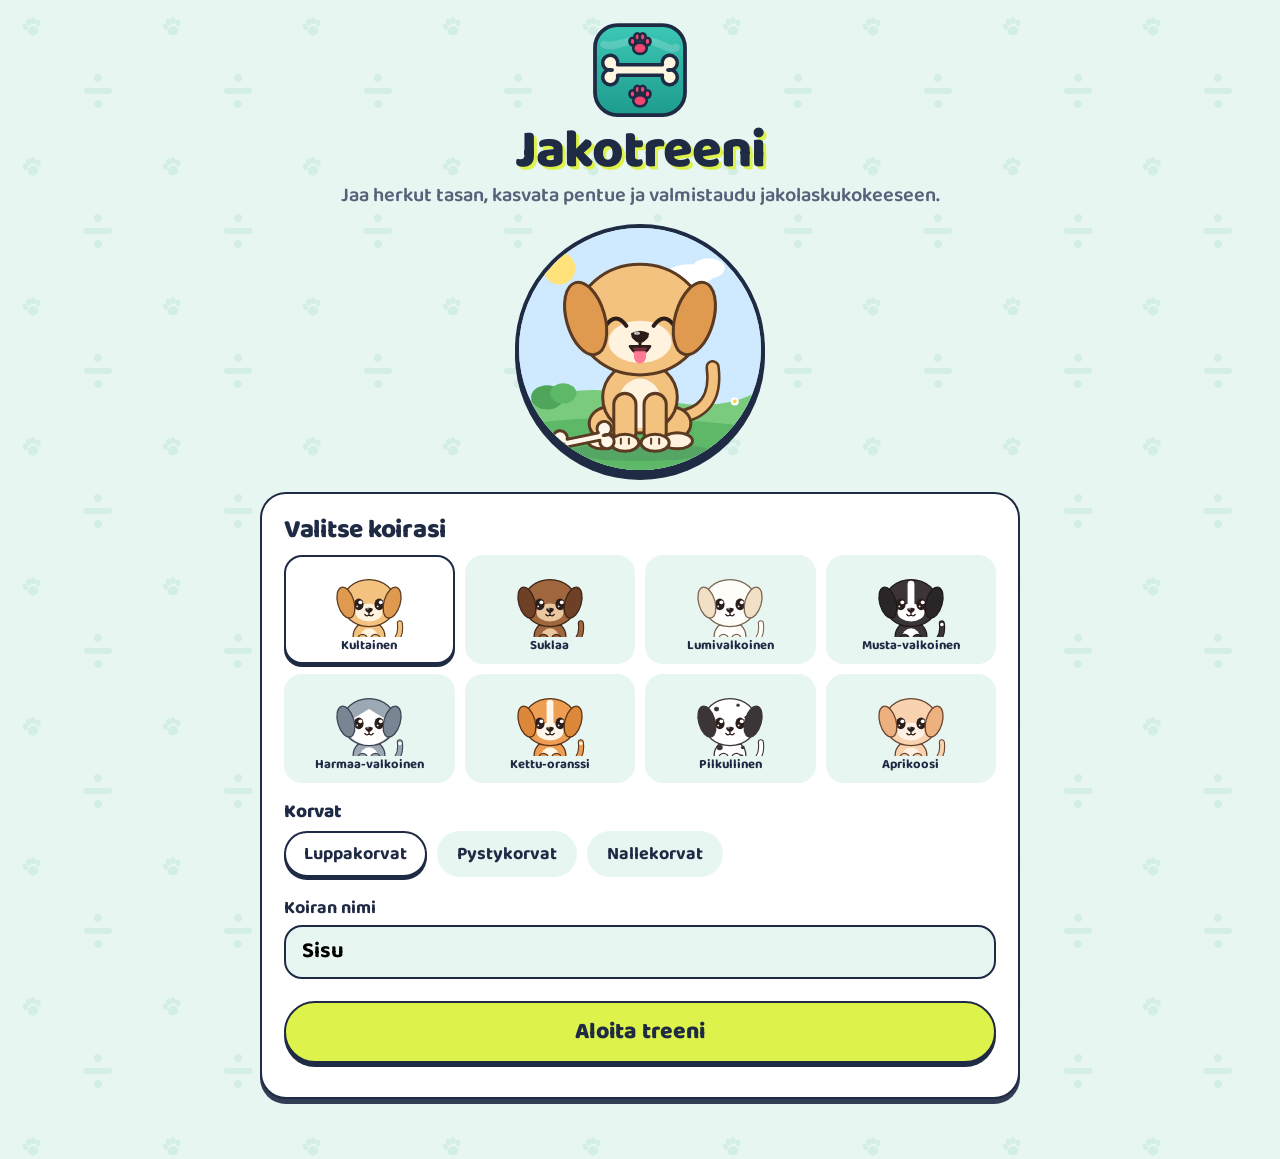
==== commit 0395da87: "Jakotreeni: varmatoiminen selitysääni (iPad), versiointi ja virheilmoitus - Ääni avataan heti napin " ====
--- a/jako/index.html
+++ b/jako/index.html
@@ -13,7 +13,7 @@
   <meta name="apple-mobile-web-app-title" content="Jakotreeni">
   <link rel="preload" href="../fonts/baloo-2-latin-700-normal.woff2" as="font" type="font/woff2" crossorigin>
   <link rel="stylesheet" href="../css/style.css">
-  <link rel="stylesheet" href="jako.css">
+  <link rel="stylesheet" href="jako.css?v=20261109c">
   <!--JT_TTS_CONFIG-->
 </head>
 <body class="jt-body">
@@ -23,8 +23,8 @@
   <noscript><p class="noscript">Jakotreeni tarvitsee JavaScriptin toimiakseen.</p></noscript>
   <script src="../js/dogs.js"></script>
   <script src="../js/tips.js"></script>
-  <script src="questions.js"></script>
-  <script src="tts.js"></script>
-  <script src="app.js"></script>
+  <script src="questions.js?v=20261109c"></script>
+  <script src="tts.js?v=20261109c"></script>
+  <script src="app.js?v=20261109c"></script>
 </body>
 </html>
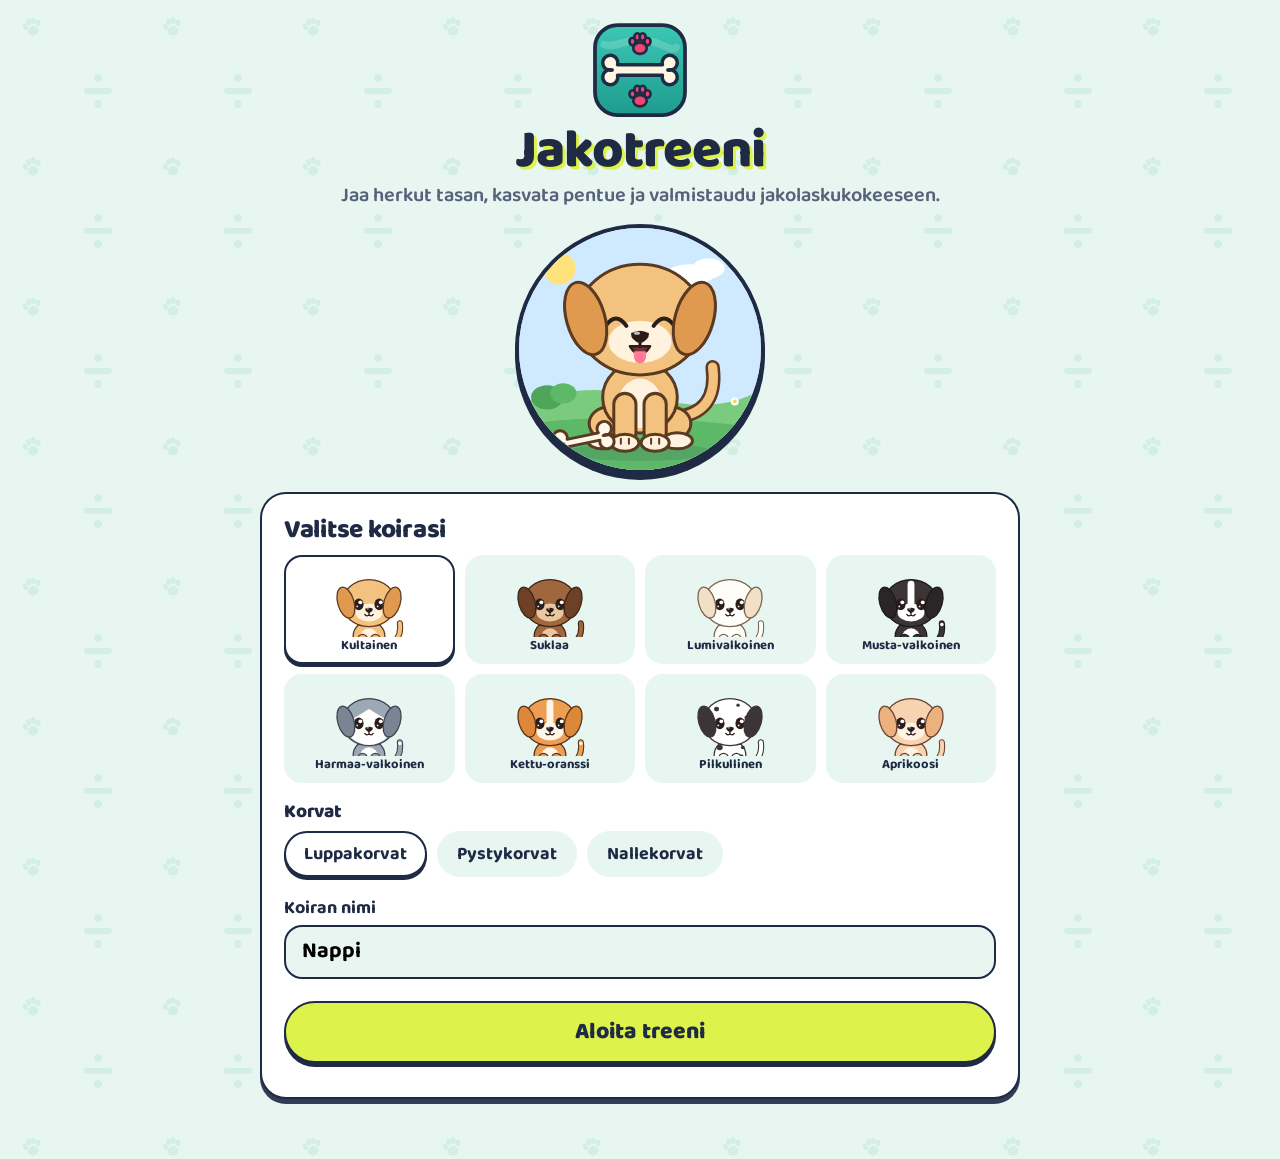
==== commit bccc6e6d: "Jakotreeni: koetila kertoo selvästi, että tulokset tulevat vasta lopussa Co-Authored-By: Claude Opus" ====
--- a/jako/index.html
+++ b/jako/index.html
@@ -13,7 +13,7 @@
   <meta name="apple-mobile-web-app-title" content="Jakotreeni">
   <link rel="preload" href="../fonts/baloo-2-latin-700-normal.woff2" as="font" type="font/woff2" crossorigin>
   <link rel="stylesheet" href="../css/style.css">
-  <link rel="stylesheet" href="jako.css?v=20261109c">
+  <link rel="stylesheet" href="jako.css?v=20261109d">
   <!--JT_TTS_CONFIG-->
 </head>
 <body class="jt-body">
@@ -23,8 +23,8 @@
   <noscript><p class="noscript">Jakotreeni tarvitsee JavaScriptin toimiakseen.</p></noscript>
   <script src="../js/dogs.js"></script>
   <script src="../js/tips.js"></script>
-  <script src="questions.js?v=20261109c"></script>
-  <script src="tts.js?v=20261109c"></script>
-  <script src="app.js?v=20261109c"></script>
+  <script src="questions.js?v=20261109d"></script>
+  <script src="tts.js?v=20261109d"></script>
+  <script src="app.js?v=20261109d"></script>
 </body>
 </html>
--- a/jako/jako.css
+++ b/jako/jako.css
@@ -239,3 +239,4 @@
 .rv-q .frac { font-size: 15px; }
 .corr-q .frac { font-size: 17px; }
 .ktable tr.ten td.hi, .ktable td.hi { background: var(--teal); color: #FFFFFF; }
+.exam-note { margin: 16px 0 0; padding: 10px 14px; background: #FFF7E3; border: 2px solid var(--ink); border-radius: 14px; font-size: 16px; font-weight: 600; }
